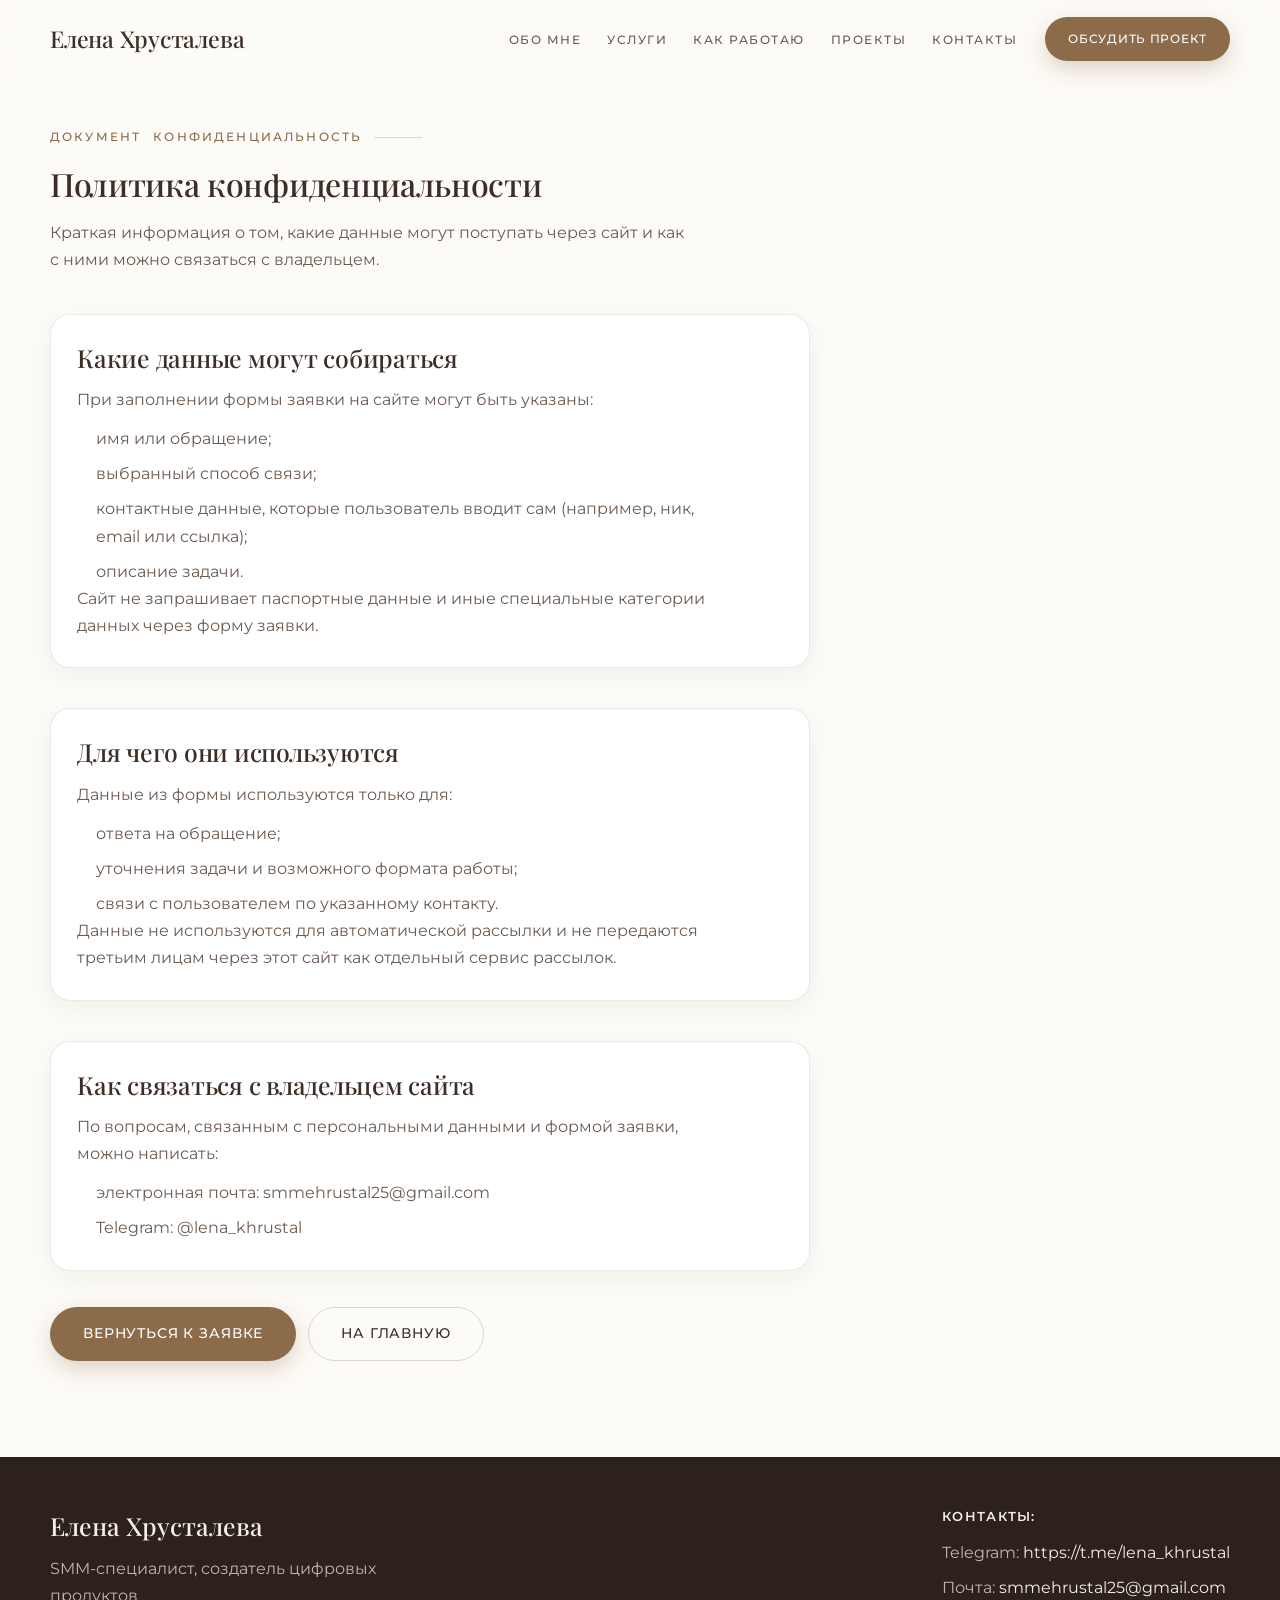
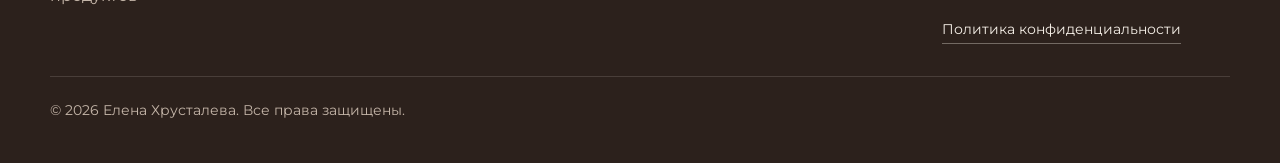
==== privacy.html @ c81a1db3 "Добавлена первая версия сайта-портфолио" ====
<!DOCTYPE html>
<html lang="ru">
<head>
  <meta charset="UTF-8">
  <meta name="viewport" content="width=device-width, initial-scale=1, viewport-fit=cover">

  <title>Политика конфиденциальности — Елена Хрусталева</title>
  <meta name="description" content="Политика конфиденциальности сайта Елены Хрусталевой.">
  <meta name="author" content="Елена Хрусталева">
  <meta name="theme-color" content="#FDFBF7">
  <meta name="robots" content="noindex">

  <link rel="icon" href="data:image/svg+xml,%3Csvg xmlns='http://www.w3.org/2000/svg' viewBox='0 0 32 32'%3E%3Crect width='32' height='32' rx='8' fill='%238B6B4A'/%3E%3Ctext x='16' y='22' text-anchor='middle' font-family='Georgia, serif' font-size='16' fill='%23FDFBF7'%3EL%3C/text%3E%3C/svg%3E">

  <link rel="preconnect" href="https://fonts.googleapis.com">
  <link rel="preconnect" href="https://fonts.gstatic.com" crossorigin>
  <link href="https://fonts.googleapis.com/css2?family=Playfair+Display:wght@400;500;600;700&family=Montserrat:wght@300;400;500;600;700&display=swap" rel="stylesheet">
  <link rel="stylesheet" href="styles.css">

  <style>
    .privacy-page {
      padding: 48px 0 96px;
    }

    .privacy-page .section-lead {
      max-width: 58ch;
    }

    .privacy-block {
      margin-top: 40px;
      padding: 28px 26px;
      background: var(--white);
      border: 1px solid var(--border);
      border-radius: var(--radius-card);
      box-shadow: var(--shadow-card);
      max-width: 760px;
    }

    .privacy-block h2 {
      font-size: 1.55rem;
      margin-bottom: 14px;
      text-transform: none;
      letter-spacing: -0.01em;
    }

    .privacy-page h1 {
      text-transform: none;
      letter-spacing: -0.01em;
    }

    .privacy-block p,
    .privacy-block li {
      color: var(--text-soft);
      max-width: 58ch;
    }

    .privacy-block ul {
      margin: 12px 0 0;
      padding-left: 1.2em;
    }

    .privacy-block li + li {
      margin-top: 8px;
    }

    .privacy-actions {
      display: flex;
      flex-wrap: wrap;
      gap: 12px;
      margin-top: 36px;
    }
  </style>
</head>
<body>
  <!-- Текст политики является шаблоном и требует юридической проверки перед публикацией -->

  <a class="skip-link" href="#main">К содержимому</a>

  <header class="header" id="top">
    <div class="header__inner">
      <a class="logo" href="index.html" aria-label="Елена Хрусталева — на главную">
        <span class="logo__name">Елена Хрусталева</span>
      </a>

      <nav class="nav" id="site-nav" aria-label="Основная навигация">
        <ul class="nav__list">
          <li><a class="nav__link" href="index.html#about">Обо мне</a></li>
          <li><a class="nav__link" href="index.html#services">Услуги</a></li>
          <li><a class="nav__link" href="index.html#process">Как работаю</a></li>
          <li><a class="nav__link" href="index.html#projects">Проекты</a></li>
          <li><a class="nav__link" href="index.html#contact">Контакты</a></li>
        </ul>
        <a class="btn btn--primary header__cta" href="index.html#contact">Обсудить проект</a>
      </nav>

      <button class="burger" type="button" aria-label="Открыть меню" aria-expanded="false" aria-controls="site-nav">
        <span class="burger__line"></span>
        <span class="burger__line"></span>
        <span class="burger__line"></span>
      </button>
    </div>
  </header>

  <div class="nav-overlay" hidden></div>

  <main id="main" class="privacy-page">
    <div class="container">
      <p class="section-kicker"><span>Документ</span> Конфиденциальность</p>
      <h1>Политика конфиденциальности</h1>
      <p class="section-lead">
        Краткая информация о том, какие данные могут поступать через сайт и как с ними можно связаться с владельцем.
      </p>

      <section class="privacy-block" aria-labelledby="privacy-data">
        <h2 id="privacy-data">Какие данные могут собираться</h2>
        <p>При заполнении формы заявки на сайте могут быть указаны:</p>
        <ul>
          <li>имя или обращение;</li>
          <li>выбранный способ связи;</li>
          <li>контактные данные, которые пользователь вводит сам (например, ник, email или ссылка);</li>
          <li>описание задачи.</li>
        </ul>
        <p>Сайт не запрашивает паспортные данные и иные специальные категории данных через форму заявки.</p>
      </section>

      <section class="privacy-block" aria-labelledby="privacy-purpose">
        <h2 id="privacy-purpose">Для чего они используются</h2>
        <p>Данные из формы используются только для:</p>
        <ul>
          <li>ответа на обращение;</li>
          <li>уточнения задачи и возможного формата работы;</li>
          <li>связи с пользователем по указанному контакту.</li>
        </ul>
        <p>Данные не используются для автоматической рассылки и не передаются третьим лицам через этот сайт как отдельный сервис рассылок.</p>
      </section>

      <section class="privacy-block" aria-labelledby="privacy-contact">
        <h2 id="privacy-contact">Как связаться с владельцем сайта</h2>
        <p>По вопросам, связанным с персональными данными и формой заявки, можно написать:</p>
        <ul>
          <li>
            электронная почта:
            <a href="mailto:smmehrustal25@gmail.com">smmehrustal25@gmail.com</a>
          </li>
          <li>
            Telegram:
            <a href="https://t.me/lena_khrustal" target="_blank" rel="noopener noreferrer">@lena_khrustal</a>
          </li>
        </ul>
      </section>

      <div class="privacy-actions">
        <a class="btn btn--primary" href="index.html#contact">Вернуться к заявке</a>
        <a class="btn btn--secondary" href="index.html">На главную</a>
      </div>
    </div>
  </main>

  <footer class="footer">
    <div class="container footer__grid">
      <div class="footer__brand">
        <p class="footer__title">Елена Хрусталева</p>
        <p class="footer__meta">SMM-специалист, создатель цифровых продуктов</p>
      </div>

      <div class="footer__contacts">
        <p class="footer__label">Контакты:</p>
        <p class="footer__row">
          Telegram:
          <a href="https://t.me/lena_khrustal" target="_blank" rel="noopener noreferrer">https://t.me/lena_khrustal</a>
        </p>
        <p class="footer__row">
          Почта:
          <a href="mailto:smmehrustal25@gmail.com">smmehrustal25@gmail.com</a>
        </p>
        <a class="footer__privacy" href="privacy.html">Политика конфиденциальности</a>
      </div>
    </div>

    <div class="container">
      <p class="footer__copy">
        © <span id="footer-year"></span> Елена Хрусталева. Все права защищены.
      </p>
    </div>
  </footer>

  <script src="script.js"></script>
</body>
</html>
---- styles.css ----
/* =========================================================
   LENA KHRUSTAL — одностраничный сайт
   Стиль: тёплый минимализм (по референсу)
   Файл: токены → база → блоки → адаптив
   ========================================================= */

/* ---------- Токены дизайна ---------- */
:root {
  --white: #ffffff;
  --milk: #fdfbf7;
  --sand: #f5efe7;
  --beige: #ede9e6;
  --taupe: #ddd4ca;
  --coffee: #8b6b4a;
  --brown: #8b6b4a;
  --brown-hover: #7a5c3e;
  --chocolate: #3c2d26;
  --text: #3c2d26;
  --text-soft: #6b5b50;
  --footer-bg: #2c211c;
  --footer-text: #f5efe7;
  --footer-muted: #c4b5a8;

  --border: rgba(60, 45, 38, 0.10);
  --border-strong: rgba(60, 45, 38, 0.18);

  --shadow-soft: 0 16px 40px rgba(44, 33, 28, 0.07);
  --shadow-card: 0 8px 24px rgba(44, 33, 28, 0.05);
  --shadow-btn: 0 8px 22px rgba(139, 107, 74, 0.28);

  --radius-btn: 999px;
  --radius-card: 20px;
  --radius-photo: 24px;

  --font-display: "Playfair Display", "Times New Roman", serif;
  --font-ui: "Montserrat", "Segoe UI", sans-serif;

  --container: 1180px;
  --header-h: 78px;

  --ease: cubic-bezier(0.22, 1, 0.36, 1);
}

/* ---------- Сброс и база ---------- */
*,
*::before,
*::after {
  box-sizing: border-box;
}

html {
  scroll-behavior: smooth;
  scroll-padding-top: calc(var(--header-h) + 12px);
}

html,
body {
  margin: 0;
  padding: 0;
  overflow-x: hidden;
}

body {
  font-family: var(--font-ui);
  font-size: 16px;
  font-weight: 400;
  line-height: 1.7;
  color: var(--text);
  background: var(--milk);
  -webkit-font-smoothing: antialiased;
}

img,
svg {
  max-width: 100%;
  display: block;
}

a {
  color: inherit;
  text-decoration: none;
}

button,
input,
textarea {
  font: inherit;
}

h1,
h2,
h3 {
  font-family: var(--font-display);
  font-weight: 500;
  letter-spacing: -0.01em;
  line-height: 1.18;
  color: var(--chocolate);
  margin: 0;
  overflow-wrap: break-word;
}

p {
  margin: 0;
}

ul,
ol {
  margin: 0;
  padding: 0;
  list-style: none;
}

.container {
  width: min(100% - 40px, var(--container));
  margin-inline: auto;
}

.skip-link {
  position: absolute;
  left: 16px;
  top: -48px;
  z-index: 200;
  background: var(--brown);
  color: var(--milk);
  padding: 8px 14px;
  border-radius: 999px;
}

.skip-link:focus {
  top: 12px;
}

.visually-hidden {
  position: absolute;
  width: 1px;
  height: 1px;
  padding: 0;
  margin: -1px;
  overflow: hidden;
  clip: rect(0, 0, 0, 0);
  white-space: nowrap;
  border: 0;
}

:focus-visible {
  outline: 2px solid var(--coffee);
  outline-offset: 3px;
}

/* ---------- Кнопки ---------- */
.btn {
  display: inline-flex;
  align-items: center;
  justify-content: center;
  gap: 8px;
  min-height: 52px;
  padding: 14px 32px;
  border-radius: var(--radius-btn);
  font-family: var(--font-ui);
  font-size: 0.88rem;
  font-weight: 500;
  letter-spacing: 0.06em;
  text-transform: uppercase;
  cursor: pointer;
  border: 1px solid transparent;
  transition: background 0.35s var(--ease), color 0.35s var(--ease), transform 0.35s var(--ease), box-shadow 0.35s var(--ease), border-color 0.35s var(--ease);
}

.btn--primary {
  background: var(--brown);
  color: var(--white);
  box-shadow: var(--shadow-btn);
}

.btn--primary:hover {
  background: var(--brown-hover);
  transform: translateY(-2px);
  box-shadow: 0 12px 28px rgba(139, 107, 74, 0.34);
}

.btn--secondary {
  background: transparent;
  color: var(--chocolate);
  border-color: var(--border-strong);
}

.btn--secondary:hover {
  background: var(--sand);
  transform: translateY(-2px);
}

.btn--light {
  background: var(--sand);
  color: var(--chocolate);
}

.btn--light:hover {
  background: var(--beige);
  transform: translateY(-2px);
}

.btn--small {
  min-height: 44px;
  padding: 10px 22px;
  font-size: 0.8rem;
}

.btn--full {
  width: 100%;
}

.btn__arrow {
  transition: transform 0.4s var(--ease);
}

.btn--secondary:hover .btn__arrow {
  transform: translateX(4px);
}

/* ---------- Header ---------- */
.header {
  position: sticky;
  top: 0;
  z-index: 100;
  background: transparent;
  border-bottom: 1px solid transparent;
  transition: border-color 0.4s var(--ease), box-shadow 0.4s var(--ease);
}

.header::before {
  content: "";
  position: absolute;
  inset: 0;
  background: rgba(253, 251, 247, 0.82);
  backdrop-filter: blur(16px);
  -webkit-backdrop-filter: blur(16px);
  z-index: 0;
  pointer-events: none;
  transition: background 0.4s var(--ease), box-shadow 0.4s var(--ease);
}

.header.is-scrolled {
  border-bottom-color: var(--border);
}

.header.is-scrolled::before {
  background: rgba(253, 251, 247, 0.94);
  box-shadow: 0 8px 24px rgba(44, 33, 28, 0.04);
}

.header__inner {
  position: relative;
  z-index: 1;
  width: min(100% - 40px, var(--container));
  margin-inline: auto;
  min-height: var(--header-h);
  display: flex;
  align-items: center;
  justify-content: space-between;
  gap: 24px;
}

.logo {
  display: flex;
  flex-direction: column;
  line-height: 1.1;
}

.logo__name {
  font-family: var(--font-display);
  font-size: clamp(1.2rem, 0.95rem + 0.9vw, 1.45rem);
  font-weight: 500;
  letter-spacing: -0.01em;
  color: var(--chocolate);
  white-space: nowrap;
}

.logo__role {
  font-size: 0.68rem;
  letter-spacing: 0.12em;
  text-transform: uppercase;
  color: var(--coffee);
  max-width: 28ch;
}

.nav {
  display: flex;
  align-items: center;
  gap: 28px;
}

.nav__list {
  display: flex;
  align-items: center;
  gap: 26px;
}

.nav__link {
  font-size: 0.78rem;
  font-weight: 500;
  letter-spacing: 0.12em;
  text-transform: uppercase;
  color: var(--text-soft);
  position: relative;
}

.nav__link::after {
  content: "";
  position: absolute;
  left: 0;
  bottom: -6px;
  width: 0;
  height: 1px;
  background: var(--coffee);
  transition: width 0.35s var(--ease);
}

.nav__link:hover {
  color: var(--chocolate);
}

.nav__link:hover::after {
  width: 100%;
}

.header__cta {
  min-height: 44px;
  padding: 10px 22px;
  font-size: 0.75rem;
}

.burger {
  display: none;
  width: 44px;
  height: 44px;
  border: 0;
  background: transparent;
  cursor: pointer;
  padding: 10px 8px;
  appearance: none;
  -webkit-appearance: none;
  touch-action: manipulation;
}

.burger__line {
  display: block;
  height: 1.5px;
  background: var(--chocolate);
  margin: 6px 0;
  transition: transform 0.4s var(--ease), opacity 0.3s var(--ease);
}

.nav-overlay {
  display: none;
}

/* ---------- Hero ---------- */
.hero {
  background: var(--milk);
  padding: 40px 0 96px;
}

.hero__grid {
  display: grid;
  grid-template-columns: minmax(0, 1.05fr) minmax(280px, 0.95fr);
  gap: 72px;
  align-items: center;
}

.hero__name {
  margin: 0 0 14px;
  font-family: var(--font-ui);
  font-size: clamp(0.78rem, 0.7rem + 0.35vw, 0.88rem);
  font-weight: 600;
  letter-spacing: 0.18em;
  text-transform: uppercase;
  color: var(--coffee);
}

.eyebrow {
  margin: 0 0 22px;
  font-family: var(--font-ui);
  font-size: 0.82rem;
  font-weight: 500;
  letter-spacing: 0.14em;
  text-transform: uppercase;
  color: var(--coffee);
}

.hero h1 {
  font-size: clamp(2.5rem, 1.3rem + 3.6vw, 4.4rem);
  font-weight: 500;
  letter-spacing: -0.02em;
  line-height: 1.12;
}

.accent {
  color: var(--coffee);
}

.hero__lead {
  margin-top: 24px;
  max-width: 42ch;
  font-size: 1.05rem;
  color: var(--text-soft);
}

.hero__actions {
  display: flex;
  flex-wrap: wrap;
  gap: 14px;
  margin-top: 34px;
}

.hero__note {
  margin-top: 22px;
  font-size: 0.9rem;
  color: var(--coffee);
}

.hero__photo {
  margin: 0;
  border-radius: var(--radius-photo);
  overflow: hidden;
  box-shadow:
    0 20px 48px rgba(44, 33, 28, 0.12),
    0 0 0 1px rgba(139, 107, 74, 0.10);
  aspect-ratio: 4 / 5;
  max-height: min(78vh, 740px);
  background: var(--sand);
}

.hero__photo img {
  width: 100%;
  height: 100%;
  object-fit: cover;
  object-position: 50% 18%;
}

/* ---------- Секции ---------- */
.section {
  padding: 108px 0;
}

.section--white { background: var(--white); }
.section--milk { background: var(--milk); }
.section--beige { background: var(--sand); }
.section--sand { background: var(--beige); }

.section-kicker {
  display: flex;
  align-items: center;
  gap: 12px;
  font-family: var(--font-ui);
  font-size: 0.75rem;
  font-weight: 500;
  letter-spacing: 0.18em;
  text-transform: uppercase;
  color: var(--coffee);
  margin-bottom: 18px;
}

.section-kicker span {
  font-variant-numeric: tabular-nums;
}

.section-kicker::after {
  content: "";
  width: 48px;
  height: 1px;
  background: var(--taupe);
}

.section h2 {
  font-size: clamp(1.75rem, 1rem + 2.2vw, 2.85rem);
  max-width: 22ch;
  font-weight: 500;
  letter-spacing: 0.04em;
  text-transform: uppercase;
}

.section-lead {
  margin-top: 16px;
  color: var(--text-soft);
  max-width: 46ch;
}

/* ---------- About ---------- */
.about__lead {
  max-width: 42ch;
}

.about__content {
  margin-top: 28px;
}

.about__text {
  color: var(--text-soft);
  font-size: 1.05rem;
  max-width: 54ch;
}

.about__facts {
  display: grid;
  grid-template-columns: repeat(3, minmax(0, 1fr));
  gap: 14px;
  margin-top: 28px;
}

.about__fact {
  background: var(--sand);
  border: 1px solid var(--border);
  border-radius: 16px;
  padding: 18px 16px;
  box-shadow: none;
}

.about__fact p {
  margin: 0;
  color: var(--chocolate);
  font-size: 0.92rem;
  font-weight: 600;
  line-height: 1.4;
}

/* ---------- Services ---------- */
.services-grid {
  display: grid;
  grid-template-columns: repeat(2, minmax(0, 1fr));
  grid-auto-rows: 1fr;
  gap: 20px;
  margin-top: 48px;
  align-items: stretch;
}

.services-grid .card {
  height: 100%;
  min-width: 0;
  display: flex;
  flex-direction: column;
}

.card {
  background: var(--sand);
  border: 1px solid var(--border);
  border-radius: var(--radius-card);
  padding: 36px 30px;
  box-shadow: none;
  transition: transform 0.45s var(--ease), box-shadow 0.45s var(--ease), background 0.45s var(--ease);
}

.card:hover {
  transform: translateY(-4px);
  box-shadow: var(--shadow-soft);
  background: var(--white);
}

.card__num {
  font-family: var(--font-display);
  font-size: 0.85rem;
  letter-spacing: 0.08em;
  color: var(--coffee);
}

.card__icon {
  width: 52px;
  height: 52px;
  border-radius: 50%;
  background: transparent;
  color: var(--brown);
  display: grid;
  place-items: center;
  margin: 16px 0 18px;
  flex-shrink: 0;
  border: 1px solid var(--taupe);
}

.card h3 {
  font-size: 1.35rem;
  margin-bottom: 10px;
  overflow-wrap: anywhere;
  word-break: break-word;
}

.card p {
  color: var(--text-soft);
  overflow-wrap: anywhere;
  word-break: break-word;
  hyphens: auto;
}

.services-grid .card p {
  flex-grow: 1;
}

/* ---------- Timeline ---------- */
.timeline {
  display: grid;
  grid-template-columns: repeat(6, 1fr);
  gap: 18px;
  margin-top: 56px;
  position: relative;
}

.timeline::before {
  content: "";
  position: absolute;
  top: 23px;
  left: 8px;
  right: 8px;
  height: 1px;
  background: var(--taupe);
}

.timeline__item {
  position: relative;
  padding-top: 56px;
}

.timeline__num {
  position: absolute;
  top: 0;
  left: 0;
  width: 46px;
  height: 46px;
  border-radius: 50%;
  background: var(--milk);
  border: 1px solid var(--border-strong);
  display: grid;
  place-items: center;
  font-family: var(--font-display);
  font-size: 0.85rem;
  letter-spacing: 0.04em;
  color: var(--brown);
  z-index: 1;
}

.timeline__item h3 {
  font-size: 1.2rem;
  margin-bottom: 8px;
  text-transform: none;
  letter-spacing: -0.01em;
}

.timeline__item p {
  color: var(--text-soft);
  font-size: 0.95rem;
}

/* ---------- Projects ---------- */
.projects-grid {
  display: grid;
  grid-template-columns: repeat(2, minmax(0, 1fr));
  grid-auto-rows: 1fr;
  gap: 24px;
  margin-top: 48px;
  align-items: stretch;
}

.project-card {
  background: var(--sand);
  border: 1px solid var(--border);
  border-radius: var(--radius-card);
  overflow: hidden;
  box-shadow: none;
  display: flex;
  flex-direction: column;
  height: 100%;
  min-width: 0;
  transition: transform 0.45s var(--ease), box-shadow 0.45s var(--ease);
}

.project-card:hover {
  transform: translateY(-4px);
  box-shadow: var(--shadow-soft);
}

.project-card__media {
  aspect-ratio: 16 / 10;
  background: var(--beige);
  overflow: hidden;
}

.project-card__media img {
  width: 100%;
  height: 100%;
  object-fit: cover;
  display: block;
}

.project-placeholder {
  width: 100%;
  height: 100%;
  display: grid;
  place-items: center;
  color: var(--coffee);
  letter-spacing: 0.1em;
  text-transform: uppercase;
  font-size: 0.78rem;
  font-weight: 500;
  background:
    linear-gradient(var(--border), var(--border)) center / 48% 1px no-repeat,
    linear-gradient(var(--border), var(--border)) center / 1px 42% no-repeat,
    var(--beige);
}

.project-card__body {
  padding: 26px 24px 28px;
  display: flex;
  flex-direction: column;
  gap: 10px;
  flex: 1;
}

.project-card__cat {
  font-size: 0.75rem;
  letter-spacing: 0.14em;
  text-transform: uppercase;
  font-weight: 500;
  color: var(--coffee);
}

.project-card h3 {
  font-size: 1.45rem;
  text-transform: none;
  letter-spacing: -0.01em;
}

.project-card__body > p {
  color: var(--text-soft);
  flex-grow: 1;
}

.project-card__tools {
  display: flex;
  flex-wrap: wrap;
  gap: 8px;
  margin: 4px 0 0;
  padding: 0;
  list-style: none;
}

.project-card__tools li {
  padding: 6px 12px;
  border-radius: 999px;
  background: var(--milk);
  border: 1px solid var(--border);
  color: var(--brown);
  font-size: 0.78rem;
  font-weight: 500;
  letter-spacing: 0.02em;
}

.project-card__status {
  margin-top: auto;
  align-self: flex-start;
  display: inline-flex;
  padding: 8px 14px;
  border-radius: 999px;
  background: var(--beige);
  border: 1px solid var(--border);
  color: var(--chocolate);
  font-size: 0.8rem;
  font-weight: 600;
}

.project-card--soon .project-card__status {
  margin-top: 0;
}

.project-card--soon .project-card__body {
  justify-content: flex-start;
}

.project-card--soon h3 {
  margin-top: 4px;
  color: var(--chocolate);
}

.project-card .btn {
  margin-top: auto;
  align-self: flex-start;
}

/* ---------- Advantages ---------- */
.advantages {
  margin-top: 48px;
  border-top: 1px solid var(--border);
}

.advantage {
  display: grid;
  grid-template-columns: 72px 1fr;
  gap: 20px;
  padding: 28px 0;
  border-bottom: 1px solid var(--border);
}

.advantage__num {
  font-family: var(--font-display);
  font-size: 1.1rem;
  letter-spacing: 0.04em;
  color: var(--coffee);
  padding-top: 4px;
}

.advantage h3 {
  font-size: 1.45rem;
  margin-bottom: 8px;
  text-transform: none;
  letter-spacing: -0.01em;
}

.advantage p {
  color: var(--text-soft);
  max-width: 62ch;
}

/* ---------- CTA band ---------- */
.cta-band {
  background: var(--footer-bg);
  color: var(--footer-text);
  padding: 96px 0;
  text-align: center;
}

.cta-band h2 {
  color: var(--footer-text);
  font-size: clamp(2rem, 1.2rem + 2.6vw, 3.4rem);
  max-width: 16ch;
  margin-inline: auto;
  text-transform: uppercase;
  letter-spacing: 0.04em;
}

.cta-band p {
  margin: 18px auto 32px;
  max-width: 44ch;
  color: var(--footer-muted);
}

/* ---------- Form ---------- */
.contact-wrap {
  display: grid;
  grid-template-columns: 0.9fr 1.1fr;
  gap: 64px;
  align-items: start;
}

.contact-actions {
  display: flex;
  flex-wrap: wrap;
  gap: 12px;
  margin-top: 28px;
}

.contact-actions .btn {
  text-decoration: none;
  cursor: pointer;
  position: relative;
  z-index: 1;
}

.form {
  background: var(--white);
  border: 1px solid var(--border);
  border-radius: var(--radius-card);
  padding: 36px 32px;
  box-shadow: var(--shadow-card);
}

.form__field {
  margin-bottom: 20px;
}

.form__field label {
  display: block;
  margin-bottom: 8px;
  font-size: 0.85rem;
  font-weight: 500;
  letter-spacing: 0.04em;
  color: var(--chocolate);
}

.form__hint {
  margin-top: 8px;
  font-size: 0.88rem;
}

.form__hint a {
  color: var(--brown);
  border-bottom: 1px solid var(--taupe);
  padding-bottom: 1px;
}

.form__hint a:hover {
  color: var(--chocolate);
}

.form__field--consent {
  margin-top: 8px;
}

.form__consent {
  display: flex;
  align-items: flex-start;
  gap: 12px;
  margin-bottom: 0;
  font-size: 0.9rem;
  line-height: 1.5;
  color: var(--text-soft);
  cursor: pointer;
}

.form__consent input[type="checkbox"] {
  width: 20px;
  height: 20px;
  min-width: 20px;
  margin-top: 2px;
  accent-color: var(--brown);
  cursor: pointer;
  flex-shrink: 0;
}

.form__consent a {
  color: var(--brown);
  border-bottom: 1px solid var(--taupe);
  padding-bottom: 1px;
}

.form__consent a:hover {
  color: var(--chocolate);
}

.form__field.is-invalid .form__consent {
  color: #9a4a3a;
}

.form__field input:not([type="checkbox"]),
.form__field select,
.form__field textarea {
  width: 100%;
  border: 1px solid var(--border-strong);
  border-radius: 12px;
  background: var(--milk);
  color: var(--text);
  padding: 14px 16px;
  outline: none;
  transition: border-color 0.25s var(--ease), box-shadow 0.25s var(--ease);
  font: inherit;
  appearance: none;
  -webkit-appearance: none;
}

.form__field select {
  background-image: linear-gradient(45deg, transparent 50%, var(--coffee) 50%),
    linear-gradient(135deg, var(--coffee) 50%, transparent 50%);
  background-position: calc(100% - 20px) calc(50% - 3px), calc(100% - 14px) calc(50% - 3px);
  background-size: 6px 6px, 6px 6px;
  background-repeat: no-repeat;
  padding-right: 40px;
  cursor: pointer;
}

.form__field textarea {
  resize: vertical;
  min-height: 120px;
}

.form__field input:not([type="checkbox"]):focus,
.form__field select:focus,
.form__field textarea:focus {
  border-color: var(--coffee);
  box-shadow: 0 0 0 4px rgba(139, 107, 74, 0.14);
}

.form__field.is-invalid input:not([type="checkbox"]),
.form__field.is-invalid select {
  border-color: #9a4a3a;
}

.form__error {
  margin-top: 6px;
  color: #9a4a3a;
  font-size: 0.88rem;
}

.form-success {
  background: var(--white);
  border: 1px solid var(--border);
  border-radius: var(--radius-card);
  padding: 40px 32px;
  box-shadow: var(--shadow-card);
}

.form-success h3 {
  font-size: 1.8rem;
  margin-bottom: 10px;
  text-transform: none;
  letter-spacing: -0.01em;
}

.form-success p {
  color: var(--text-soft);
  margin-bottom: 8px;
}

.form-success .contact-actions {
  margin-top: 22px;
}

/* ---------- Footer ---------- */
.footer {
  background: var(--footer-bg);
  border-top: none;
  padding: 48px 0 40px;
  color: var(--footer-text);
}

.footer__grid {
  display: flex;
  justify-content: space-between;
  gap: 32px;
  align-items: start;
}

.footer__title {
  font-family: var(--font-display);
  font-size: 1.55rem;
  font-weight: 500;
  color: var(--footer-text);
}

.footer__meta {
  color: var(--footer-muted);
  margin-top: 8px;
  max-width: 36ch;
}

.footer__contacts {
  max-width: 42ch;
}

.footer__label {
  color: var(--footer-text);
  font-weight: 600;
  font-size: 0.82rem;
  letter-spacing: 0.1em;
  text-transform: uppercase;
  margin-bottom: 12px;
}

.footer__row {
  color: var(--footer-muted);
  margin-top: 8px;
  word-break: break-word;
}

.footer__row a,
.footer__privacy {
  color: var(--footer-text);
}

.footer__row a:hover,
.footer__privacy:hover {
  color: var(--sand);
}

.footer__privacy {
  display: inline-block;
  margin-top: 16px;
  border-bottom: 1px solid rgba(245, 239, 231, 0.35);
  padding-bottom: 1px;
  font-size: 0.9rem;
}

.footer__copy {
  margin-top: 32px;
  padding-top: 22px;
  border-top: 1px solid rgba(245, 239, 231, 0.14);
  color: var(--footer-muted);
  font-size: 0.88rem;
}

/* ---------- Анимации появления ---------- */
.reveal {
  opacity: 0;
  transform: translateY(22px);
  transition: opacity 0.7s var(--ease), transform 0.7s var(--ease);
}

.reveal.is-visible {
  opacity: 1;
  transform: none;
}

@keyframes arrow-nudge {
  0%, 100% { transform: translateX(0); }
  50% { transform: translateX(4px); }
}

body.menu-open {
  overflow: hidden;
}

/* ---------- Адаптив: планшет до 1100 ---------- */
@media (max-width: 1100px) {
  html,
  body {
    width: 100%;
    max-width: 100%;
    position: relative;
    overflow-x: hidden;
    -webkit-text-size-adjust: 100%;
    text-size-adjust: 100%;
  }

  .container,
  .header__inner {
    width: calc(100% - 40px);
    max-width: 1180px;
  }

  .reveal {
    opacity: 1;
    transform: none;
  }

  .header {
    z-index: 140;
  }

  .header::before {
    backdrop-filter: none;
    -webkit-backdrop-filter: none;
    background: #fdfbf7;
  }

  .btn {
    touch-action: manipulation;
  }

  .hero__grid {
    grid-template-columns: minmax(0, 1fr) minmax(0, 1fr);
    gap: 28px;
    align-items: center;
  }

  .hero {
    padding: 28px 0 56px;
  }

  .hero h1 {
    font-size: clamp(2.1rem, 3.4vw, 3.4rem);
  }

  .hero__photo {
    min-width: 0;
    aspect-ratio: 4 / 5;
    max-height: 68vh;
  }

  .nav {
    position: fixed;
    inset: 0;
    width: 100%;
    background: var(--milk);
    flex-direction: column;
    align-items: stretch;
    justify-content: flex-start;
    gap: 28px;
    min-height: 100dvh;
    min-height: 100vh;
    padding: 96px 28px 40px;
    transform: translateY(-8px);
    opacity: 0;
    visibility: hidden;
    pointer-events: none;
    transition: transform 0.5s var(--ease), opacity 0.5s var(--ease), visibility 0.5s var(--ease);
    z-index: 120;
  }

  .nav.is-open {
    transform: none;
    opacity: 1;
    visibility: visible;
    pointer-events: auto;
  }

  .nav__list {
    flex-direction: column;
    align-items: flex-start;
    gap: 18px;
  }

  .nav__link {
    font-size: 1.15rem;
    font-family: var(--font-display);
    letter-spacing: 0.04em;
    text-transform: none;
    color: var(--chocolate);
  }

  .header__cta {
    width: 100%;
  }

  .burger {
    display: block;
    z-index: 130;
    position: relative;
  }

  .burger.is-open .burger__line:nth-child(1) {
    transform: translateY(7.5px) rotate(45deg);
  }

  .burger.is-open .burger__line:nth-child(2) {
    opacity: 0;
  }

  .burger.is-open .burger__line:nth-child(3) {
    transform: translateY(-7.5px) rotate(-45deg);
  }

  .nav-overlay {
    display: block;
    position: fixed;
    inset: 0;
    background: rgba(44, 33, 28, 0.32);
    z-index: 90;
    opacity: 0;
    pointer-events: none;
    transition: opacity 0.4s var(--ease);
  }

  .nav-overlay.is-visible {
    opacity: 1;
    pointer-events: auto;
  }

  .services-grid,
  .timeline,
  .projects-grid {
    grid-template-columns: repeat(2, minmax(0, 1fr));
  }

  .timeline::before {
    display: none;
  }

  .contact-wrap {
    grid-template-columns: 1fr;
    gap: 24px;
  }

  .contact-actions .btn {
    width: auto;
    flex: 0 1 auto;
    justify-content: center;
  }

  .contact-actions a.btn[href*="vk."] {
    min-width: 7.5rem;
  }

  .section {
    padding: 80px 0;
  }

  .footer__grid {
    flex-direction: column;
  }
}

/* ---------- Адаптив: узкий планшет ---------- */
@media (max-width: 900px) {
  .hero__grid {
    grid-template-columns: 1fr;
    gap: 32px;
  }

  .hero__photo {
    max-height: min(70vh, 560px);
    max-width: 420px;
    width: 100%;
    margin-inline: auto;
  }

  .hero__actions {
    flex-direction: column;
    align-items: stretch;
  }

  .hero__actions .btn {
    width: 100%;
  }

  .about__facts {
    grid-template-columns: 1fr;
  }
}

/* ---------- Адаптив: 390 ---------- */
@media (max-width: 640px) {
  .container,
  .header__inner {
    width: min(100% - 32px, var(--container));
  }

  body {
    font-size: 15.5px;
  }

  .hero {
    padding: 20px 0 64px;
  }

  .hero__grid {
    grid-template-columns: 1fr;
    gap: 28px;
  }

  .hero__photo {
    max-height: none;
  }

  .hero h1 {
    max-width: none;
  }

  .hero__actions {
    flex-direction: column;
  }

  .hero__actions .btn {
    width: 100%;
  }

  .about__facts {
    grid-template-columns: 1fr;
  }

  .section {
    padding: 68px 0;
  }

  .section h2 {
    max-width: none;
  }

  .services-grid,
  .timeline,
  .projects-grid {
    grid-template-columns: 1fr;
  }

  .timeline {
    margin-top: 36px;
    padding-left: 8px;
  }

  .timeline__item {
    padding: 0 0 28px 56px;
    border-left: 1px solid var(--taupe);
  }

  .timeline__item:last-child {
    border-left-color: transparent;
    padding-bottom: 0;
  }

  .timeline__num {
    left: -23px;
  }

  .advantage {
    grid-template-columns: 1fr;
    gap: 6px;
  }

  .cta-band {
    padding: 72px 0;
    text-align: left;
  }

  .cta-band h2 {
    max-width: none;
  }

  .cta-band .btn {
    width: 100%;
  }

  .contact-actions .btn {
    width: 100%;
    justify-content: center;
  }

  .contact-actions a.btn[href*="vk."] {
    width: auto;
    min-width: 7.5rem;
    align-self: flex-start;
  }

  .form,
  .form-success {
    padding: 26px 20px;
  }

  .card {
    padding: 26px 22px;
  }

  .section-kicker {
    font-size: 0.75rem;
    letter-spacing: 0.14em;
  }

  .services-grid {
    grid-auto-rows: auto;
  }
}

/* ---------- Без анимаций, если пользователь так просит ---------- */
@media (prefers-reduced-motion: reduce) {
  html {
    scroll-behavior: auto;
  }

  *,
  *::before,
  *::after {
    animation: none !important;
    transition: none !important;
  }

  .reveal {
    opacity: 1;
    transform: none;
  }
}
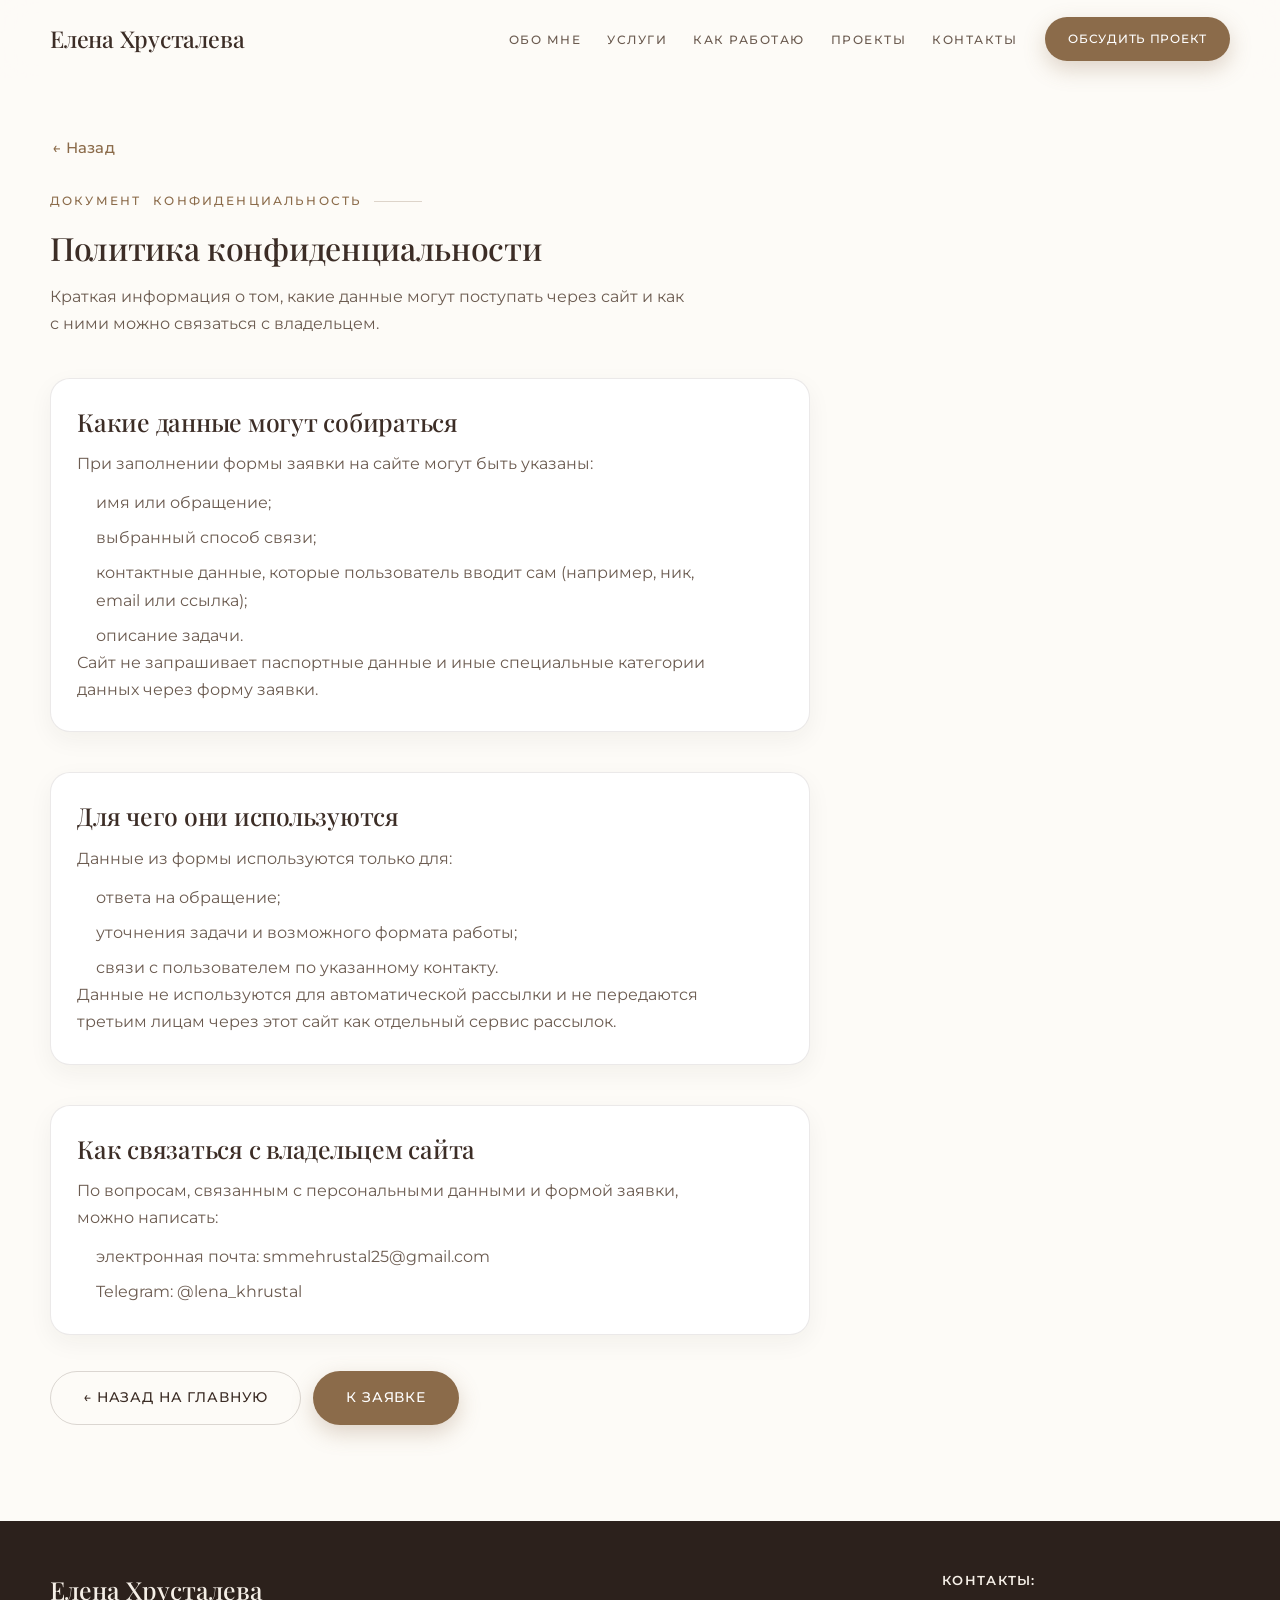
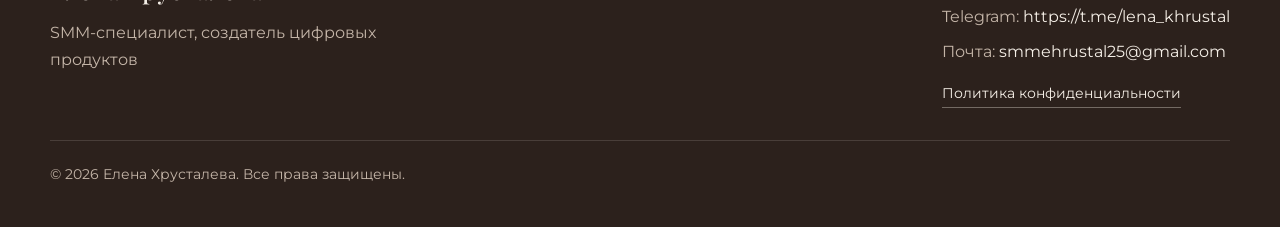
==== commit 6138a7f7: "Обновление адаптивности и hero" ====
--- a/privacy.html
+++ b/privacy.html
@@ -69,6 +69,46 @@
       gap: 12px;
       margin-top: 36px;
     }
+
+    .back-nav {
+      margin: 0 0 20px;
+    }
+
+    .back-link {
+      display: inline-flex;
+      align-items: center;
+      min-height: 44px;
+      padding: 8px 2px;
+      font-family: var(--font-ui);
+      font-size: 0.92rem;
+      font-weight: 500;
+      letter-spacing: 0.02em;
+      color: var(--coffee);
+      text-decoration: none;
+    }
+
+    .back-link:hover {
+      color: var(--chocolate);
+    }
+
+    @media (max-width: 640px) {
+      .privacy-page {
+        padding: 28px 0 72px;
+      }
+
+      .privacy-block {
+        padding: 22px 18px;
+      }
+
+      .privacy-actions {
+        flex-direction: column;
+      }
+
+      .privacy-actions .btn {
+        width: 100%;
+        justify-content: center;
+      }
+    }
   </style>
 </head>
 <body>
@@ -105,6 +145,9 @@
 
   <main id="main" class="privacy-page">
     <div class="container">
+      <p class="back-nav">
+        <a class="back-link" href="index.html">← Назад</a>
+      </p>
       <p class="section-kicker"><span>Документ</span> Конфиденциальность</p>
       <h1>Политика конфиденциальности</h1>
       <p class="section-lead">
@@ -150,8 +193,8 @@
       </section>
 
       <div class="privacy-actions">
-        <a class="btn btn--primary" href="index.html#contact">Вернуться к заявке</a>
-        <a class="btn btn--secondary" href="index.html">На главную</a>
+        <a class="btn btn--secondary" href="index.html">← Назад на главную</a>
+        <a class="btn btn--primary" href="index.html#contact">К заявке</a>
       </div>
     </div>
   </main>
--- a/styles.css
+++ b/styles.css
@@ -57,7 +57,10 @@
 body {
   margin: 0;
   padding: 0;
-  overflow-x: hidden;
+}
+
+html {
+  overflow-x: clip;
 }
 
 body {
@@ -681,6 +684,12 @@
   overflow: hidden;
 }
 
+a.project-card__media {
+  display: block;
+  color: inherit;
+  text-decoration: none;
+}
+
 .project-card__media img {
   width: 100%;
   height: 100%;
@@ -779,7 +788,11 @@
 
 .project-card .btn {
   margin-top: auto;
-  align-self: flex-start;
+  align-self: stretch;
+  width: 100%;
+  max-width: 100%;
+  box-sizing: border-box;
+  text-align: center;
 }
 
 /* ---------- Advantages ---------- */
@@ -1110,15 +1123,41 @@
     width: 100%;
     max-width: 100%;
     position: relative;
-    overflow-x: hidden;
     -webkit-text-size-adjust: 100%;
     text-size-adjust: 100%;
   }
 
   .container,
   .header__inner {
-    width: calc(100% - 40px);
-    max-width: 1180px;
+    width: min(100% - 40px, var(--container));
+    max-width: 100%;
+    margin-inline: auto;
+    box-sizing: border-box;
+  }
+
+  .section,
+  .cta-band,
+  .footer,
+  .hero {
+    max-width: 100%;
+  }
+
+  .card,
+  .project-card,
+  .form,
+  .form-success,
+  .advantage,
+  .timeline__item {
+    min-width: 0;
+    max-width: 100%;
+  }
+
+  .card h3,
+  .project-card h3,
+  .project-card__body > p,
+  .card p {
+    overflow-wrap: anywhere;
+    word-break: break-word;
   }
 
   .reveal {
@@ -1136,8 +1175,15 @@
     background: #fdfbf7;
   }
 
+  .btn,
+  .burger,
+  .nav__link,
+  .form__consent {
+    touch-action: manipulation;
+  }
+
   .btn {
-    touch-action: manipulation;
+    min-height: 48px;
   }
 
   .hero__grid {
@@ -1254,14 +1300,22 @@
     gap: 24px;
   }
 
+  .contact-actions {
+    display: flex;
+    flex-wrap: wrap;
+    gap: 12px;
+  }
+
   .contact-actions .btn {
     width: auto;
-    flex: 0 1 auto;
+    flex: 1 1 auto;
+    min-width: min(100%, 11rem);
     justify-content: center;
   }
 
   .contact-actions a.btn[href*="vk."] {
     min-width: 7.5rem;
+    flex: 0 1 auto;
   }
 
   .section {
@@ -1302,10 +1356,28 @@
 }
 
 /* ---------- Адаптив: 390 ---------- */
+@media (max-width: 768px) {
+  .services-grid,
+  .projects-grid {
+    grid-template-columns: 1fr;
+    gap: 18px;
+  }
+
+  .project-card__body {
+    padding: 22px 18px 22px;
+  }
+
+  .project-card .btn,
+  .services-grid .card .btn {
+    width: 100%;
+  }
+}
+
 @media (max-width: 640px) {
   .container,
   .header__inner {
     width: min(100% - 32px, var(--container));
+    max-width: 100%;
   }
 
   body {
@@ -1357,12 +1429,14 @@
 
   .timeline {
     margin-top: 36px;
-    padding-left: 8px;
+    padding-left: 0;
+    overflow: visible;
   }
 
   .timeline__item {
-    padding: 0 0 28px 56px;
+    padding: 0 0 28px 52px;
     border-left: 1px solid var(--taupe);
+    margin-left: 12px;
   }
 
   .timeline__item:last-child {
@@ -1371,7 +1445,7 @@
   }
 
   .timeline__num {
-    left: -23px;
+    left: -20px;
   }
 
   .advantage {
@@ -1392,24 +1466,58 @@
     width: 100%;
   }
 
-  .contact-actions .btn {
+  .contact-actions {
+    flex-direction: column;
+    align-items: stretch;
+  }
+
+  .contact-actions .btn,
+  .contact-actions a.btn[href*="vk."] {
     width: 100%;
+    min-width: 0;
+    align-self: stretch;
     justify-content: center;
-  }
-
-  .contact-actions a.btn[href*="vk."] {
-    width: auto;
-    min-width: 7.5rem;
-    align-self: flex-start;
   }
 
   .form,
   .form-success {
-    padding: 26px 20px;
+    padding: 24px 16px;
+    max-width: 100%;
   }
 
   .card {
-    padding: 26px 22px;
+    padding: 22px 16px;
+  }
+
+  .footer__row,
+  .footer__contacts a {
+    overflow-wrap: anywhere;
+    word-break: break-word;
+  }
+
+  .logo__name {
+    font-size: clamp(0.95rem, 3.8vw, 1.15rem);
+    max-width: min(58vw, 14rem);
+  }
+}
+
+@media (max-width: 360px) {
+  .container,
+  .header__inner {
+    width: min(100% - 24px, var(--container));
+  }
+
+  .btn {
+    padding-inline: 18px;
+    font-size: 0.8rem;
+  }
+
+  .project-card__tools {
+    gap: 6px;
+  }
+
+  .project-card__tools li {
+    padding: 6px 10px;
   }
 
   .section-kicker {
